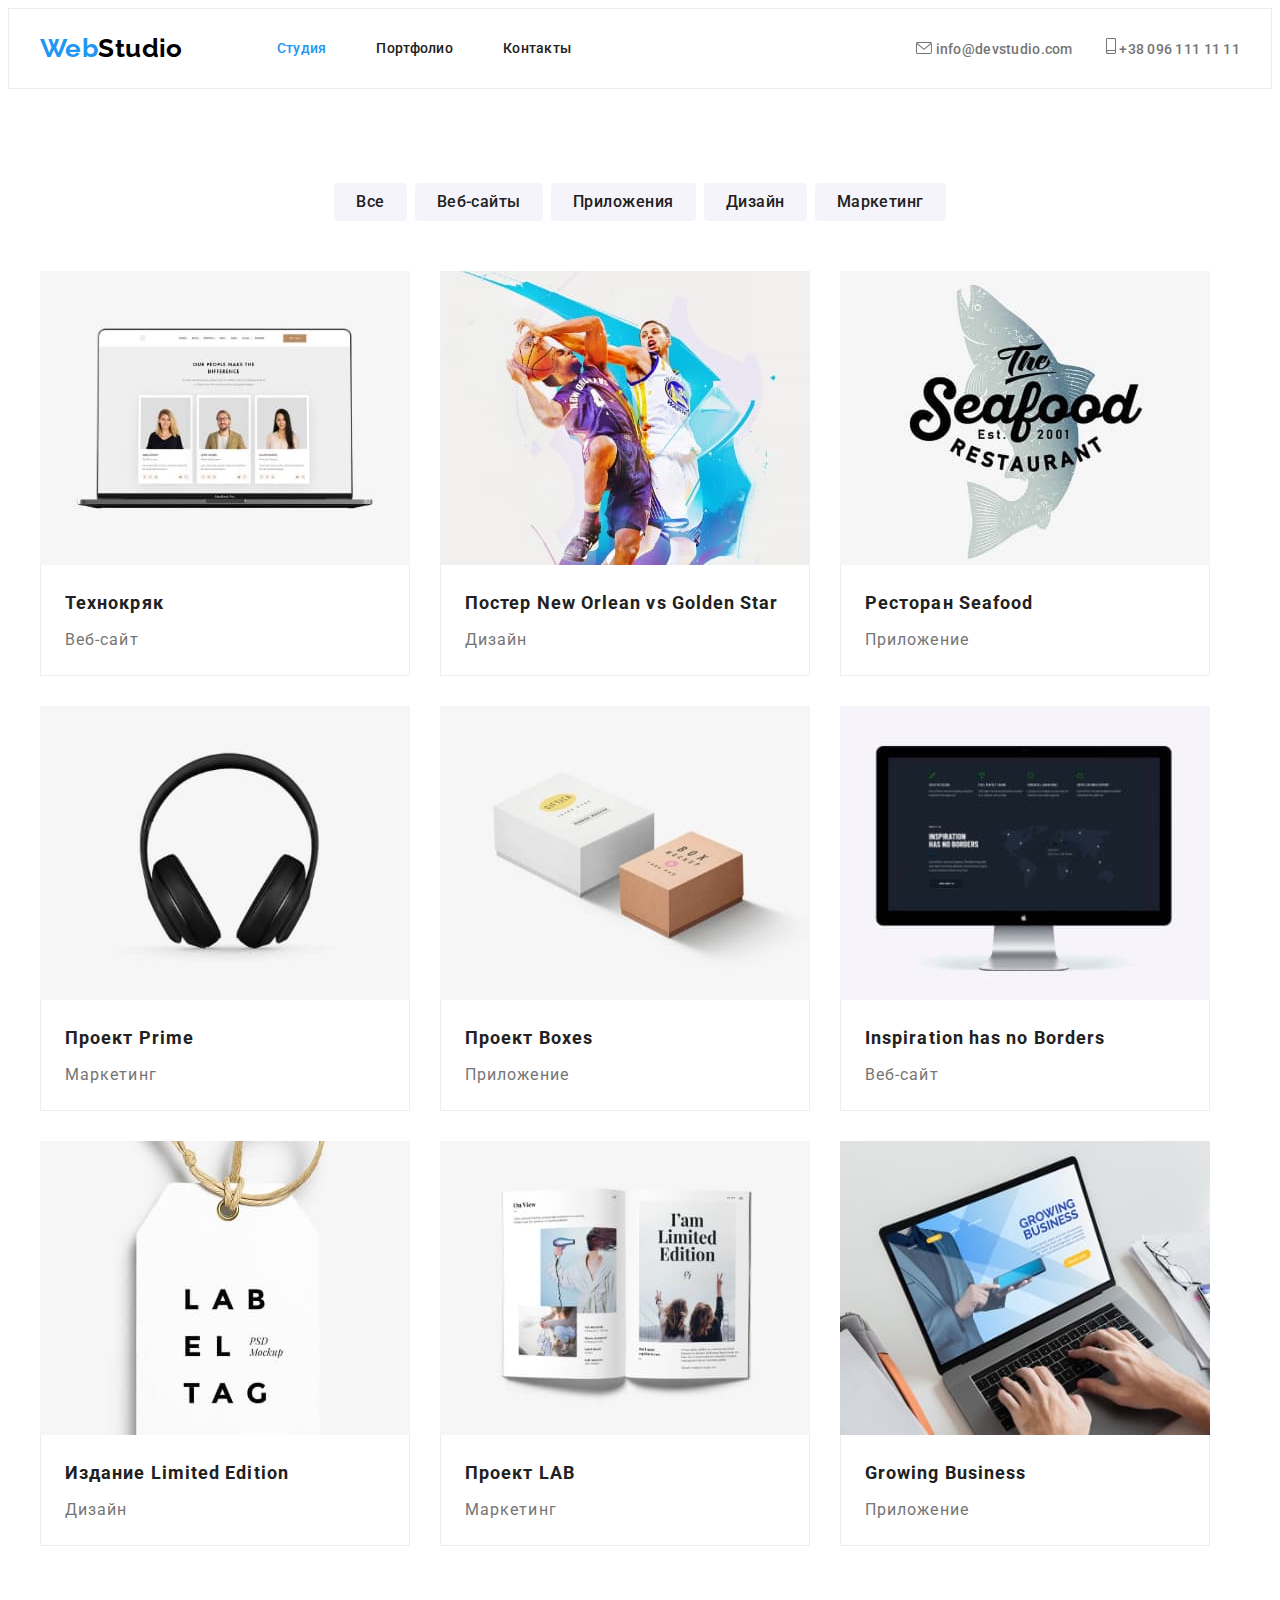
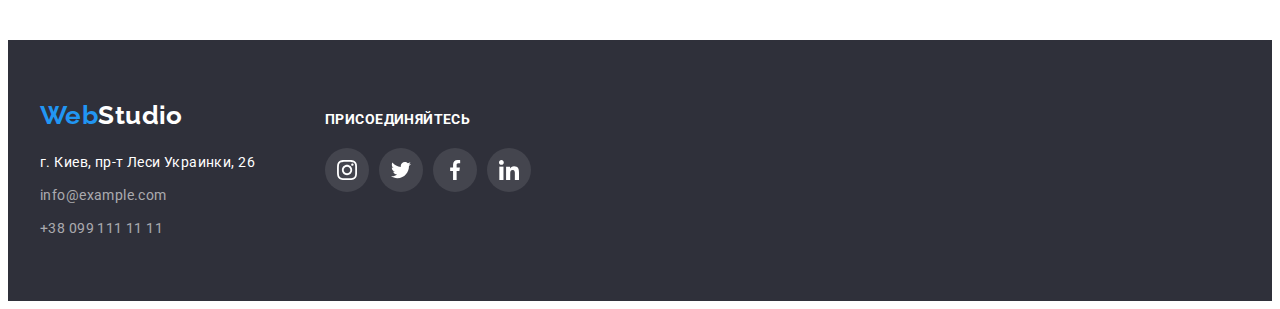
==== portfolio.html @ d0af7e51 "HW4" ====
<!DOCTYPE html>
<html lang="ru">
  <head>
    <meta charset="UTF-8" />
    <meta http-equiv="X-UA-Compatible" content="IE=edge" />
    <meta name="viewport" content="width=device-width, initial-scale=1.0" />
    <title>Document</title>
    <link rel="preconnect" href="https://fonts.googleapis.com" />
    <link rel="preconnect" href="https://fonts.gstatic.com" crossorigin />
    <link
      href="https://fonts.googleapis.com/css2?family=Raleway:wght@700&family=Roboto:wght@400;500;700;900&display=swap"
      rel="stylesheet"
    />
    <link
      rel="stylesheet"
      href="https://cdnjs.cloudflare.com/ajax/libs/modern-normalize/1.1.0/modern-normalize.min.css"
      integrity="sha512-wpPYUAdjBVSE4KJnH1VR1HeZfpl1ub8YT/NKx4PuQ5NmX2tKuGu6U/JRp5y+Y8XG2tV+wKQpNHVUX03MfMFn9Q=="
      crossorigin="anonymous"
      referrerpolicy="no-referrer"
    />
    <link rel="stylesheet" href="./css/styles.css" />
  </head>
  <body>
    <header class="header-nav">
      <div class="container header">
        <nav class="nav">
          <a href="./index.html" class="header-logo link"
            ><span class="logo-title">Web</span>Studio</a
          >
          <ul class="header-list list">
            <li class="header-item link">
              <a href="./index.html" class="header-link link current">Студия</a>
            </li>
            <li class="header-item">
              <a href="./portfolio.html" class="header-link link">Портфолио</a>
            </li>
            <li class="header-item link">
              <a href="" class="header-link link">Контакты</a>
            </li>
          </ul>
        </nav>
        <div class="header-info">
          <a href="mailto:info@devstudio.com" class="header-post link"
            ><svg class="header-icon" width="16" height="12">
              <use href="./img/icons.svg#icon-envelope"></use>
            </svg>
            info@devstudio.com</a
          >
          <a href="tel:+380961111111" class="header-tel link">
            <svg class="header-icon" width="10" height="16">
              <use href="./img/icons.svg#icon-smartphone"></use>
            </svg>
            +38 096 111 11 11</a
          >
        </div>
      </div>
    </header>
    <main>
      <section class="portfolio section">
        <div class="container">
          <h1 class="visually-hidden">Портфолио</h1>
          <ul class="filter list">
            <li class="filter-item">
              <button type="button" class="filter-btn">Все</button>
            </li>
            <li class="filter-item">
              <button type="button" class="filter-btn">Веб-сайты</button>
            </li>
            <li class="filter-item">
              <button type="button" class="filter-btn">Приложения</button>
            </li>
            <li class="filter-item">
              <button type="button" class="filter-btn">Дизайн</button>
            </li>
            <li class="filter-item">
              <button type="button" class="filter-btn">Маркетинг</button>
            </li>
          </ul>
          <ul class="cards list">
            <li class="cards-item">
              <a href="" class="cards-link link">
                <div class="box">
                  <img src="./img/port1.jpg" alt="Технокряк" width="370" />
                  <div class="text-container">
                    <h2 class="cards-title">Технокряк</h2>
                    <p class="cards-name">Веб-сайт</p>
                  </div>
                </div>
              </a>
            </li>

            <li class="cards-item">
              <div class="box">
                <img
                  src="./img/port2.jpg"
                  alt="Постер New Orlean vs Golden Star"
                  width="370"
                />
                <div class="text-container">
                  <h2 class="cards-title">Постер New Orlean vs Golden Star</h2>
                  <p class="cards-name">Дизайн</p>
                </div>
              </div>
            </li>
            <li class="cards-item">
              <div class="box">
                <img src="./img/port3.jpg" alt="Ресторан Seafood" width="370" />
                <div class="text-container">
                  <h2 class="cards-title">Ресторан Seafood</h2>
                  <p class="cards-name">Приложение</p>
                </div>
              </div>
            </li>
            <li class="cards-item">
              <div class="box">
                <img src="./img/port4.jpg" alt="Проект Prime" width="370" />
                <div class="text-container">
                  <h2 class="cards-title">Проект Prime</h2>
                  <p class="cards-name">Маркетинг</p>
                </div>
              </div>
            </li>
            <li class="cards-item">
              <div class="box">
                <img src="./img/port5.jpg" alt="Проект Boxes" width="370" />
                <div class="text-container">
                  <h2 class="cards-title">Проект Boxes</h2>
                  <p class="cards-name">Приложение</p>
                </div>
              </div>
            </li>
            <li class="cards-item">
              <div class="box">
                <img
                  src="./img/port6.jpg"
                  alt="Inspiration has no Borders"
                  width="370"
                />
                <div class="text-container">
                  <h2 lang="en" class="cards-title">
                    Inspiration has no Borders
                  </h2>
                  <p class="cards-name">Веб-сайт</p>
                </div>
              </div>
            </li>
            <li class="cards-item">
              <div class="box">
                <img
                  src="./img/port7.jpg"
                  alt="Издание Limited Edition"
                  width="370"
                />
                <div class="text-container">
                  <h2 class="cards-title">Издание Limited Edition</h2>
                  <p class="cards-name">Дизайн</p>
                </div>
              </div>
            </li>
            <li class="cards-item">
              <div class="box">
                <img src="./img/port8.jpg" alt="Проект LAB" width="370" />
                <div class="text-container">
                  <h2 class="cards-title">Проект LAB</h2>
                  <p class="cards-name">Маркетинг</p>
                </div>
              </div>
            </li>
            <li class="cards-item">
              <div class="box">
                <img src="./img/port9.jpg" alt="Growing Business" width="370" />
                <div class="text-container">
                  <h2 lang="en" class="cards-title">Growing Business</h2>
                  <p class="cards-name">Приложение</p>
                </div>
              </div>
            </li>
          </ul>
        </div>
      </section>
    </main>
    <footer class="footer">
      <div class="container footer-container">
        <div>
          <a href="./index.html" class="footer-logo link"
            ><span class="logo-title">Web</span>Studio</a
          >
          <address class="address">
            <ul class="address-list list">
              <li class="address-item">
                <a
                  href="https://goo.gl/maps/4kPcmCdeqwpq2bxG7"
                  class="footer-link link"
                  target="_blank"
                  rel="noopener noreferrer nofollow"
                  >г. Киев, пр-т Леси Украинки, 26</a
                >
              </li>
              <li class="address-item">
                <a href="mailto:info@example.com" class="address-link link"
                  >info@example.com</a
                >
              </li>
              <li class="address-item">
                <a href="tel:+380991111111" class="footer-tel link"
                  >+38 099 111 11 11</a
                >
              </li>
            </ul>
          </address>
        </div>
        <div class="footer-soc-wrap">
          <strong class="footer-title">Присоединяйтесь</strong>
          <ul class="footer-soc list">
            <li class="footer-soc-item">
              <a href="" class="footer-soc-link link">
                <svg class="footer-soc-icon" width="20" height="20">
                  <use href="./img/icons.svg#icon-instagram"></use>
                </svg>
              </a>
            </li>
            <li class="footer-soc-item">
              <a href="" class="footer-soc-link link">
                <svg class="footer-soc-icon" width="20" height="20">
                  <use href="./img/icons.svg#icon-twitter"></use>
                </svg>
              </a>
            </li>
            <li class="footer-soc-item">
              <a href="" class="footer-soc-link link">
                <svg class="footer-soc-icon" width="20" height="20">
                  <use href="./img/icons.svg#icon-facebook"></use>
                </svg>
              </a>
            </li>
            <li class="footer-soc-item">
              <a href="" class="footer-soc-link link">
                <svg class="footer-soc-icon" width="20" height="20">
                  <use href="./img/icons.svg#icon-linkedin"></use>
                </svg>
              </a>
            </li>
          </ul>
        </div>
      </div>
    </footer>
  </body>
</html>
---- css/styles.css ----
/*цвет заголовков color: #212121;
цвет основного текста color: #757575;
цвет кнопки синий фон background: #2196F3;
белый color: #FFFFFF;
темный фон background: #2F303A;
светлый фон background: #F5F4FA;
самый светлый фон background: #E5E5E5;
синий текст color: #2196F3;
черный color: #000000;
футер адрес color: rgba(255, 255, 255, 0.6);*/
p,
h1,
h2,
h3,
h4 {
  margin: 0;
}
ul {
  margin: 0;
  padding: 0;
}
img {
  display: block;
  max-width: 100%;
  height: auto;
}
button {
  display: block;
  cursor: pointer;
  border: 1px solid transparent;
  border-radius: 4px;
  margin: 0 auto;
  border: none;
}
address {
  font-style: normal;
}
body {
  font-family: "Roboto", sans-serif;
  color: var(--main-grey-color);
  background-color: var(--main-white-color);
  font-size: 14px;
  letter-spacing: 0.03em;
}
:root {
  --main-grey-color: #757575;
  --accent-color: #2196f3;
  --secondary-accent-color: #188ce8;
  --title-text-color: #212121;
  --main-white-color: #ffffff;
  --secondary-grey-color: #f5f4fa;
  --dark-grey-color: #2f303a;
  --total-black-color: #000000;
  --social-link-color: #afb1b8;
}

.list {
  list-style: none;
  margin: 0;
  padding: 0;
}
.link {
  text-decoration: none;
  color: inherit;
}
.container {
  width: 1200px;
  padding-left: 15px;
  padding-right: 15px;
  margin-left: auto;
  margin-right: auto;
}
.section {
  padding-top: 94px;
  padding-bottom: 94px;
}
.visually-hidden {
  position: absolute;
  white-space: nowrap;
  width: 1px;
  height: 1px;
  overflow: hidden;
  border: 0;
  padding: 0;
  clip: rect(0 0 0 0);
  clip-path: inset(50%);
  margin: -1px;
}

/* -------------HEADER------------------ */

.header-nav {
  background-color: var(--main-white-color);
  padding-top: 24px;
  padding-bottom: 24px;
  border: 1px solid #ececec;
}
.header-logo {
  font-family: "Raleway", sans-serif;
  font-weight: 700;
  font-size: 26px;
  line-height: 1.19;
  color: var(--total-black-color);
  margin-right: 94px;
}
.logo-title {
  color: var(--accent-color);
}
.header {
  display: flex;
  align-items: center;
}
.header-list {
  display: flex;
  align-items: center;
  column-gap: 50px;
}
.nav {
  display: flex;
  align-items: center;
}

.header-item {
}

.header-info,
.header-link {
  font-weight: 500;
  font-size: 14px;
  line-height: 1.14;
  letter-spacing: 0.02em;
  color: var(--title-text-color);
}
.header-info {
  margin-left: auto;
}
.header-icon {
  fill: currentColor;
}

.header-post {
  margin-right: 30px;
}

.header-link:hover,
.header-link:focus,
.footer-link:hover,
.footer-link:focus,
.footer-tel:hover,
.footer-tel:focus,
.header-tel:hover,
.header-tel:focus,
.header-post:hover,
.header-post:focus,
.address-link:hover,
.address-link:focus {
  color: var(--accent-color);
}
.header-link.current {
  color: var(--accent-color);
}
.header-post {
  font-weight: 500;
  line-height: 1.14;
  letter-spacing: 0.02em;
  color: var(--main-grey-color);
}
.header-tel {
  font-weight: 500;
  line-height: 1.14;
  letter-spacing: 0.02em;
  color: var(--main-grey-color);
}

/* -------------MAIN------------------ */
/* -------------Hero Benefits------------------ */
.hero {
  background-color: var(--dark-grey-color);
  text-align: center;
  padding-top: 200px;
  padding-bottom: 200px;
  max-width: 1600px;
  height: 600px;
  margin-right: auto;
  margin-left: auto;
  background-image: linear-gradient(
      to right,
      rgba(47, 48, 58, 0.4),
      rgba(47, 48, 58, 0.4)
    ),
    url(../img/hero.jpg);
}

.hero-title {
  font-weight: 900;
  font-size: 44px;
  line-height: 1.36;
  letter-spacing: 0.06em;
  text-transform: uppercase;
  color: var(--main-white-color);
  max-width: 696px;
  margin-right: auto;
  margin-left: auto;
}
.main-btn {
  font-family: "Roboto";
  font-weight: 700;
  font-size: 16px;
  line-height: 1.88;
  letter-spacing: 0.06em;
  text-align: center;

  color: var(--main-white-color);
  background-color: var(--accent-color);

  cursor: pointer;
  margin-top: 30px;
  min-width: 200px;
  padding: 10px 32px;
}

.benefits-list {
  margin-top: 30px;
  background-color: var(--main-white-color);
  display: flex;
  column-gap: 30px;
}
.benefits {
}

.benefits-item {
  max-width: 270px;
  text-align: left;
}
.benefits-img-list {
  display: flex;
  column-gap: 30px;
}
.benefits-img {
  display: flex;
  width: 270px;
  height: 120px;
  background-color: var(--secondary-grey-color);
  border-radius: 4px;
  justify-content: center;
  align-items: center;
}

.benefits-icon {
  fill: var(--title-text-color);
}
.benefits-paragraph {
  line-height: 1.71;
  margin-top: 10px;
  max-width: 270px;
}
.benefits-title {
  font-weight: 700;
  font-size: 14px;
  line-height: 1.14;
  text-transform: uppercase;
  color: var(--title-text-color);
}

/* -------------Work People------------------ */
.work {
  background-color: var(--main-white-color);
  padding-bottom: 94px;
}
.work-title,
.people-title {
  font-size: 36px;
  line-height: 1.17;
  color: var(--title-text-color);
  text-align: center;
}
.work-list {
  display: flex;
  column-gap: 30px;
  margin-top: 50px;
}
.work-item {
}
.people {
  background-color: var(--secondary-grey-color);
}

.people-list {
  display: flex;
  column-gap: 30px;
  margin-top: 50px;
}
.people-item {
  text-align: center;
  background: var(--main-white-color);
  box-shadow: 0px 1px 3px rgba(0, 0, 0, 0.12), 0px 1px 1px rgba(0, 0, 0, 0.14),
    0px 2px 1px rgba(0, 0, 0, 0.2);
  border-radius: 0px 0px 4px 4px;
}
.people-position {
  font-size: 16px;
  line-height: 1.19;
  margin-top: 10px;
}
.people-name {
  font-weight: 500;
  font-size: 16px;
  line-height: 1.19;
  color: var(--title-text-color);
}
.people-card {
  padding: 30px 0;
}
.people-soc {
  display: flex;
  justify-content: center;
  column-gap: 10px;
  margin-top: 16px;
}
.people-soc-item {
}
.people-soc-link {
  width: 44px;
  height: 44px;
  border-radius: 50%;
  background-color: var(--main-white-color);
  display: flex;
  justify-content: center;
  align-items: center;
}
.people-soc-icon {
  fill: var(--social-link-color);
}
.people-soc-link:hover,
.people-soc-link:focus {
  background-color: var(--accent-color);
}
.people-soc-link:hover .people-soc-icon,
.people-soc-link:focus .people-soc-icon {
  fill: var(--main-white-color);
}

.clients {
}
.clients-title {
  font-size: 36px;
  line-height: 1.17;
  text-align: center;
  color: var(--title-text-color);
}
.clients-list {
  display: flex;
  justify-content: center;
  column-gap: 30px;
  margin-top: 50px;
}
.clients-item {
}
.clients-logo-link {
  width: 170px;
  height: 92px;
  border: 1px solid var(--social-link-color);
  border-radius: 4px;
  background-color: var(--main-white-color);
  display: flex;
  justify-content: center;
  align-items: center;
}

.clients-logo-icon {
  fill: var(--social-link-color);
}

.clients-logo-link:hover,
.clients-logo-link:focus {
  border: 1px solid var(--accent-color);
}
.clients-logo-link:hover .clients-logo-icon,
.clients-logo-link:focus .clients-logo-icon {
  fill: var(--accent-color);
}

/* -------------FOOTER------------------ */
.footer {
  display: block;
  background-color: var(--dark-grey-color);
  padding-top: 60px;
  padding-bottom: 60px;
}
.footer-logo {
  font-family: "Raleway", sans-serif;
  font-weight: 700;
  font-size: 26px;
  line-height: 1.19;
  color: var(--main-white-color);
}
.address {
  margin-top: 20px;
}
.address-list {
}
.address-item {
  margin-top: 9px;
}
.address-item:first-child {
  margin-top: 0;
}
.footer-link {
  font-style: normal;
  font-size: 14px;
  line-height: 1.71;
  color: var(--main-white-color);
}
.footer-tel,
.address-link {
  font-style: normal;
  font-size: 14px;
  line-height: 1.71;
  color: rgba(255, 255, 255, 0.6);
}
.main-btn:hover,
.main-btn:focus {
  background-color: var(--secondary-accent-color);
}
.footer-soc {
  display: flex;
  column-gap: 10px;
  margin-top: 20px;
}

.footer-soc-item {
}

.footer-soc-link {
  width: 44px;
  height: 44px;
  border-radius: 50%;
  background-color: rgba(255, 255, 255, 0.1);
  display: flex;
  justify-content: center;
  align-items: center;
}
.footer-soc-icon {
  fill: var(--main-white-color);
}
.footer-soc-link:hover,
.footer-soc-link:focus {
  background-color: var(--accent-color);
}
.footer-container {
  display: flex;
  column-gap: 70px;
  align-items: baseline;
}
.footer-soc-wrap {
}
.footer-title {
  font-size: 14px;
  line-height: 1.14;
  text-transform: uppercase;
  color: var(--main-white-color);
}
/* -------------PORTFOLIO------------------ */
.portfolio {
  background-color: var(--main-white-color);
}
.filter {
  display: flex;
  justify-content: center;
  column-gap: 8px;
  margin-bottom: 50px;
}
.filter-item {
}
.filter-btn {
  font-family: "Roboto", sans-serif;
  font-weight: 500;
  font-size: 16px;
  line-height: 1.63;
  letter-spacing: 0.03em;

  cursor: pointer;
  padding: 6px 22px;

  color: var(--title-text-color);
  background-color: var(--secondary-grey-color);
}
.filter-btn:active,
.filter-btn:hover,
.filter-btn:focus {
  color: var(--main-white-color);
  background-color: var(--accent-color);
}
.cards {
  font-size: 18px;
  line-height: 2;
  letter-spacing: 0.06em;
  color: var(--title-text-color);
  display: flex;
  flex-wrap: wrap;
}
.cards-item {
  margin-right: 30px;
  margin-bottom: 30px;
  width: 370px;
}
.box:hover,
.box:focus {
  box-shadow: 0px 4px 4px rgba(0, 0, 0, 0.25);
}
.cards-link {
}
.text-container {
  border: 1px solid #eeeeee;
  border-top: none;
  padding: 20px 24px;
}
.cards-item:nth-child(3n) {
  margin-right: 0;
}

.cards-item:nth-last-child(-n + 3) {
  margin-bottom: 0;
}
.cards-title {
  font-size: 18px;
  line-height: 2;
  letter-spacing: 0.06em;
  color: var(--title-text-color);
}
.cards-name {
  font-size: 16px;
  line-height: 1.88;
  color: var(--main-grey-color);
  margin-top: 4px;
}
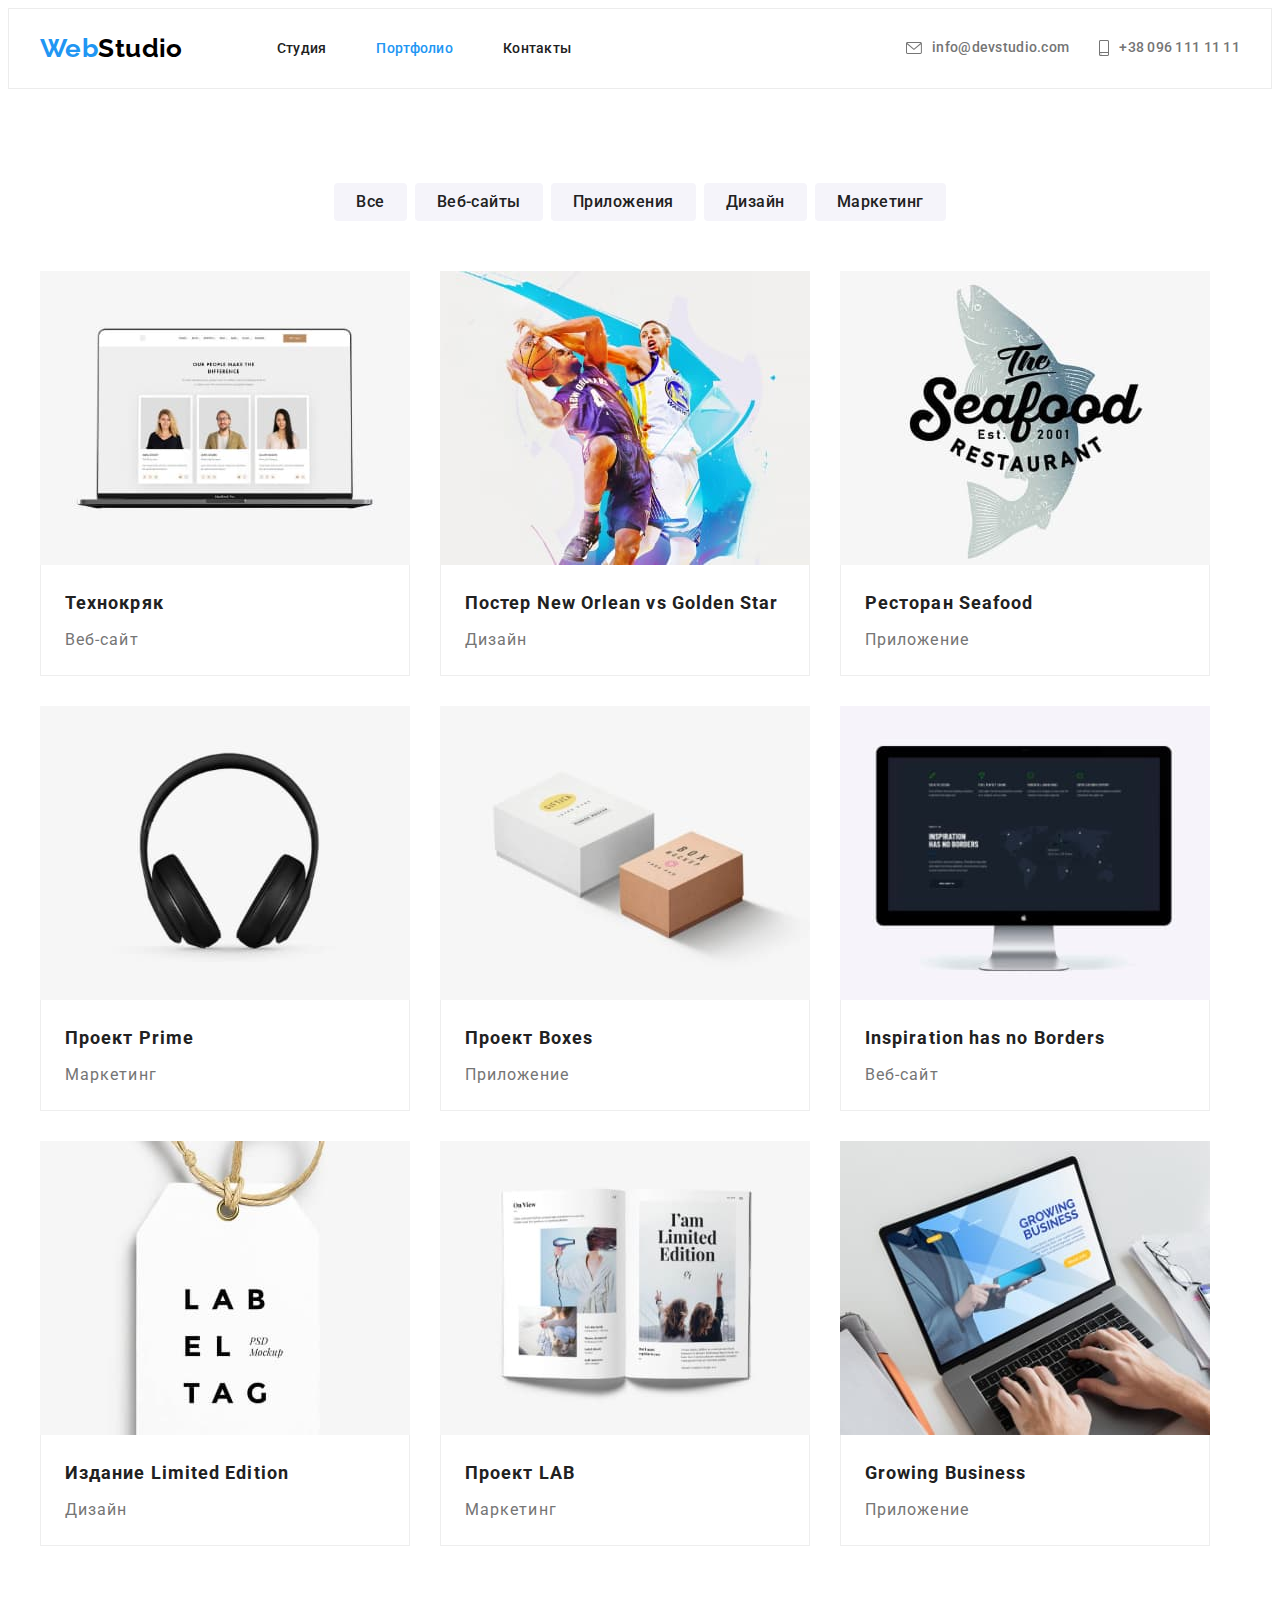
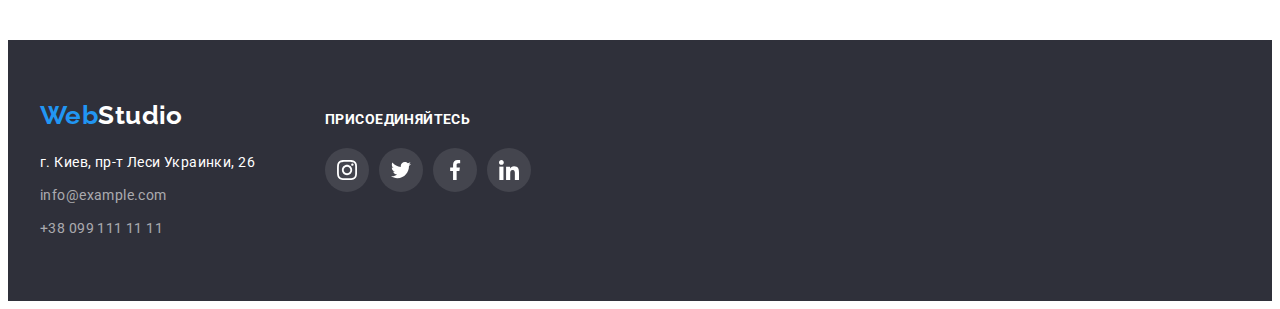
==== commit fefe95ff: "HW4correct" ====
--- a/portfolio.html
+++ b/portfolio.html
@@ -29,10 +29,12 @@
           >
           <ul class="header-list list">
             <li class="header-item link">
-              <a href="./index.html" class="header-link link current">Студия</a>
+              <a href="./index.html" class="header-link link">Студия</a>
             </li>
             <li class="header-item">
-              <a href="./portfolio.html" class="header-link link">Портфолио</a>
+              <a href="./portfolio.html" class="header-link link current"
+                >Портфолио</a
+              >
             </li>
             <li class="header-item link">
               <a href="" class="header-link link">Контакты</a>
@@ -79,18 +81,15 @@
           <ul class="cards list">
             <li class="cards-item">
               <a href="" class="cards-link link">
-                <div class="box">
-                  <img src="./img/port1.jpg" alt="Технокряк" width="370" />
-                  <div class="text-container">
-                    <h2 class="cards-title">Технокряк</h2>
-                    <p class="cards-name">Веб-сайт</p>
-                  </div>
-                </div>
-              </a>
-            </li>
-
-            <li class="cards-item">
-              <div class="box">
+                <img src="./img/port1.jpg" alt="Технокряк" width="370" />
+                <div class="text-container">
+                  <h2 class="cards-title">Технокряк</h2>
+                  <p class="cards-name">Веб-сайт</p>
+                </div>
+              </a>
+            </li>
+            <li class="cards-item">
+              <a href="" class="cards-link link">
                 <img
                   src="./img/port2.jpg"
                   alt="Постер New Orlean vs Golden Star"
@@ -100,37 +99,37 @@
                   <h2 class="cards-title">Постер New Orlean vs Golden Star</h2>
                   <p class="cards-name">Дизайн</p>
                 </div>
-              </div>
-            </li>
-            <li class="cards-item">
-              <div class="box">
+              </a>
+            </li>
+            <li class="cards-item">
+              <a href="" class="cards-link link">
                 <img src="./img/port3.jpg" alt="Ресторан Seafood" width="370" />
                 <div class="text-container">
                   <h2 class="cards-title">Ресторан Seafood</h2>
                   <p class="cards-name">Приложение</p>
                 </div>
-              </div>
-            </li>
-            <li class="cards-item">
-              <div class="box">
+              </a>
+            </li>
+            <li class="cards-item">
+              <a href="" class="cards-link link">
                 <img src="./img/port4.jpg" alt="Проект Prime" width="370" />
                 <div class="text-container">
                   <h2 class="cards-title">Проект Prime</h2>
                   <p class="cards-name">Маркетинг</p>
                 </div>
-              </div>
-            </li>
-            <li class="cards-item">
-              <div class="box">
+              </a>
+            </li>
+            <li class="cards-item">
+              <a href="" class="cards-link link">
                 <img src="./img/port5.jpg" alt="Проект Boxes" width="370" />
                 <div class="text-container">
                   <h2 class="cards-title">Проект Boxes</h2>
                   <p class="cards-name">Приложение</p>
                 </div>
-              </div>
-            </li>
-            <li class="cards-item">
-              <div class="box">
+              </a>
+            </li>
+            <li class="cards-item">
+              <a href="" class="cards-link link">
                 <img
                   src="./img/port6.jpg"
                   alt="Inspiration has no Borders"
@@ -142,10 +141,10 @@
                   </h2>
                   <p class="cards-name">Веб-сайт</p>
                 </div>
-              </div>
-            </li>
-            <li class="cards-item">
-              <div class="box">
+              </a>
+            </li>
+            <li class="cards-item">
+              <a href="" class="cards-link link">
                 <img
                   src="./img/port7.jpg"
                   alt="Издание Limited Edition"
@@ -155,25 +154,25 @@
                   <h2 class="cards-title">Издание Limited Edition</h2>
                   <p class="cards-name">Дизайн</p>
                 </div>
-              </div>
-            </li>
-            <li class="cards-item">
-              <div class="box">
+              </a>
+            </li>
+            <li class="cards-item">
+              <a href="" class="cards-link link">
                 <img src="./img/port8.jpg" alt="Проект LAB" width="370" />
                 <div class="text-container">
                   <h2 class="cards-title">Проект LAB</h2>
                   <p class="cards-name">Маркетинг</p>
                 </div>
-              </div>
-            </li>
-            <li class="cards-item">
-              <div class="box">
+              </a>
+            </li>
+            <li class="cards-item">
+              <a href="" class="cards-link link">
                 <img src="./img/port9.jpg" alt="Growing Business" width="370" />
                 <div class="text-container">
                   <h2 lang="en" class="cards-title">Growing Business</h2>
                   <p class="cards-name">Приложение</p>
                 </div>
-              </div>
+              </a>
             </li>
           </ul>
         </div>
--- a/css/styles.css
+++ b/css/styles.css
@@ -123,7 +123,6 @@
 .header-item {
 }
 
-.header-info,
 .header-link {
   font-weight: 500;
   font-size: 14px;
@@ -133,13 +132,12 @@
 }
 .header-info {
   margin-left: auto;
+  display: flex;
+  align-items: center;
 }
 .header-icon {
   fill: currentColor;
-}
-
-.header-post {
-  margin-right: 30px;
+  margin-right: 10px;
 }
 
 .header-link:hover,
@@ -160,16 +158,21 @@
   color: var(--accent-color);
 }
 .header-post {
+  margin-right: 30px;
   font-weight: 500;
   line-height: 1.14;
   letter-spacing: 0.02em;
   color: var(--main-grey-color);
+  display: flex;
+  align-items: center;
 }
 .header-tel {
   font-weight: 500;
   line-height: 1.14;
   letter-spacing: 0.02em;
   color: var(--main-grey-color);
+  display: flex;
+  align-items: center;
 }
 
 /* -------------MAIN------------------ */
@@ -189,6 +192,9 @@
       rgba(47, 48, 58, 0.4)
     ),
     url(../img/hero.jpg);
+  background-repeat: no-repeat;
+  background-size: cover;
+  background-position: center;
 }
 
 .hero-title {
@@ -220,7 +226,6 @@
 }
 
 .benefits-list {
-  margin-top: 30px;
   background-color: var(--main-white-color);
   display: flex;
   column-gap: 30px;
@@ -232,10 +237,7 @@
   max-width: 270px;
   text-align: left;
 }
-.benefits-img-list {
-  display: flex;
-  column-gap: 30px;
-}
+
 .benefits-img {
   display: flex;
   width: 270px;
@@ -260,6 +262,7 @@
   line-height: 1.14;
   text-transform: uppercase;
   color: var(--title-text-color);
+  margin-top: 30px;
 }
 
 /* -------------Work People------------------ */
@@ -323,21 +326,19 @@
   width: 44px;
   height: 44px;
   border-radius: 50%;
+  color: var(--social-link-color);
   background-color: var(--main-white-color);
   display: flex;
   justify-content: center;
   align-items: center;
 }
 .people-soc-icon {
-  fill: var(--social-link-color);
+  fill: currentColor;
 }
 .people-soc-link:hover,
 .people-soc-link:focus {
   background-color: var(--accent-color);
-}
-.people-soc-link:hover .people-soc-icon,
-.people-soc-link:focus .people-soc-icon {
-  fill: var(--main-white-color);
+  color: var(--main-white-color);
 }
 
 .clients {
@@ -361,23 +362,19 @@
   height: 92px;
   border: 1px solid var(--social-link-color);
   border-radius: 4px;
-  background-color: var(--main-white-color);
   display: flex;
   justify-content: center;
   align-items: center;
 }
 
 .clients-logo-icon {
-  fill: var(--social-link-color);
+  fill: currentColor;
 }
 
 .clients-logo-link:hover,
 .clients-logo-link:focus {
   border: 1px solid var(--accent-color);
-}
-.clients-logo-link:hover .clients-logo-icon,
-.clients-logo-link:focus .clients-logo-icon {
-  fill: var(--accent-color);
+  color: var(--accent-color);
 }
 
 /* -------------FOOTER------------------ */
@@ -449,10 +446,10 @@
 }
 .footer-container {
   display: flex;
-  column-gap: 70px;
   align-items: baseline;
 }
 .footer-soc-wrap {
+  margin-left: 70px;
 }
 .footer-title {
   font-size: 14px;
@@ -490,6 +487,8 @@
 .filter-btn:focus {
   color: var(--main-white-color);
   background-color: var(--accent-color);
+  box-shadow: 0px 3px 1px rgba(0, 0, 0, 0.1), 0px 1px 2px rgba(0, 0, 0, 0.08),
+    0px 2px 2px rgba(0, 0, 0, 0.12);
 }
 .cards {
   font-size: 18px;
@@ -500,15 +499,17 @@
   flex-wrap: wrap;
 }
 .cards-item {
+  display: flex;
   margin-right: 30px;
   margin-bottom: 30px;
   width: 370px;
 }
-.box:hover,
-.box:focus {
+.cards-link:hover,
+.cards-link:focus {
   box-shadow: 0px 4px 4px rgba(0, 0, 0, 0.25);
 }
 .cards-link {
+  display: block;
 }
 .text-container {
   border: 1px solid #eeeeee;
